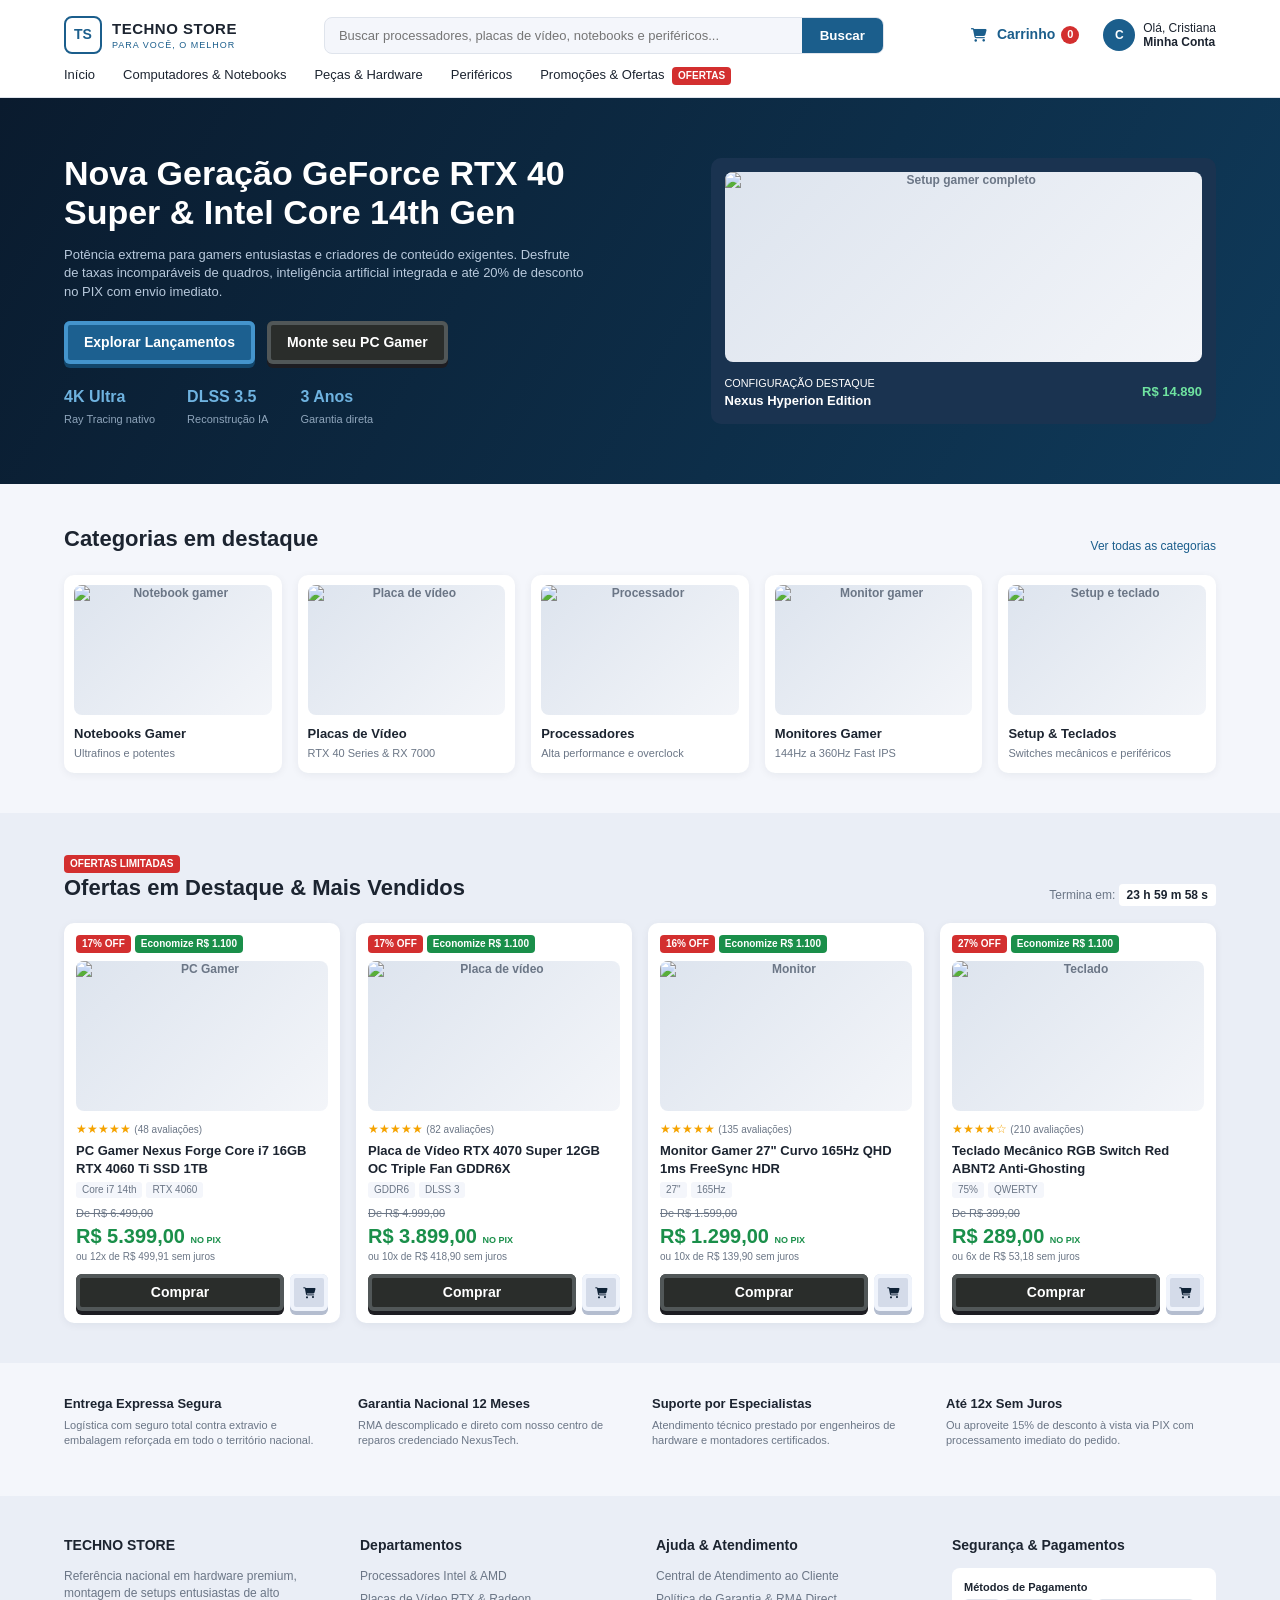
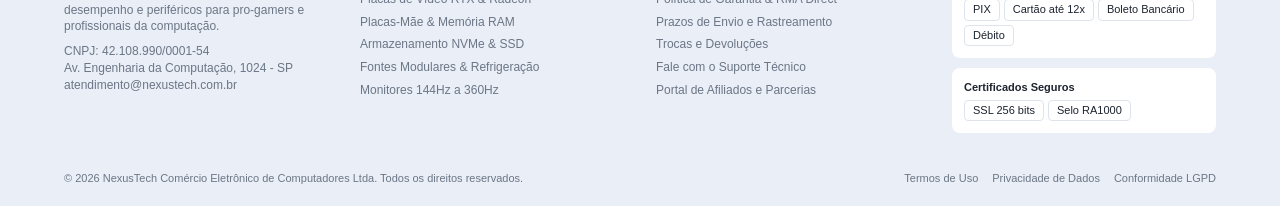
==== index.html @ 0ec9c170 "add 4 telas principais" ====
<!DOCTYPE html>
<html lang="pt-BR">
<head>
  <meta charset="UTF-8">
  <meta name="viewport" content="width=device-width, initial-scale=1">
  <title>Techno Store - Início</title>
  <link rel="stylesheet" href="style.css">
  <link rel="stylesheet" href="https://cdnjs.cloudflare.com/ajax/libs/font-awesome/6.5.1/css/all.min.css">
</head>
<body>
  <header class="topo">
    <div class="container topo-linha">
      <a class="logo" href="index.html">
        <span class="logo-icone">TS</span>
        <span>
          <strong>TECHNO STORE</strong>
          <small>PARA VOCÊ, O MELHOR</small>
        </span>
      </a>
      <form class="busca" onsubmit="return false">
        <input type="text" placeholder="Buscar processadores, placas de vídeo, notebooks e periféricos...">
        <button type="submit">Buscar</button>
      </form>
      <div class="topo-acoes">
        <a class="carrinho" href="#"><i class="fa-solid fa-cart-shopping"></i> Carrinho <span class="contador" id="contador-carrinho">0</span></a>
        <a class="usuario" href="login.html">
          <span class="avatar">C</span>
          <span>Olá, Cristiana<br><strong>Minha Conta</strong></span>
        </a>
      </div>
    </div>
    <nav class="container menu">
      <a href="index.html">Início</a>
      <a href="catalogo.html">Computadores &amp; Notebooks</a>
      <a href="catalogo.html">Peças &amp; Hardware</a>
      <a href="catalogo.html">Periféricos</a>
      <a href="catalogo.html">Promoções &amp; Ofertas <span class="selo selo-vermelho oferta">OFERTAS</span></a>
    </nav>
  </header>

  <section class="destaque">
    <div class="container destaque-conteudo">
      <div>
        <h1>Nova Geração GeForce RTX 40 Super &amp; Intel Core 14th Gen</h1>
        <p>Potência extrema para gamers entusiastas e criadores de conteúdo exigentes. Desfrute de taxas incomparáveis de quadros, inteligência artificial integrada e até 20% de desconto no PIX com envio imediato.</p>
        <div class="destaque-botoes">
          <a class="botao botao-azul" href="catalogo.html">Explorar Lançamentos</a>
          <a class="botao botao-contorno" href="catalogo.html">Monte seu PC Gamer</a>
        </div>
        <div class="destaque-numeros">
          <div><strong>4K Ultra</strong><span>Ray Tracing nativo</span></div>
          <div><strong>DLSS 3.5</strong><span>Reconstrução IA</span></div>
          <div><strong>3 Anos</strong><span>Garantia direta</span></div>
        </div>
      </div>
      <div class="destaque-cartao">
        <div class="imagem imagem-escura"><img src="https://images.pexels.com/photos/11633745/pexels-photo-11633745.jpeg" alt="Setup gamer completo"></div>
        <div class="linha">
          <div>
            <small>CONFIGURAÇÃO DESTAQUE</small><br>
            <strong>Nexus Hyperion Edition</strong>
          </div>
          <strong class="preco">R$ 14.890</strong>
        </div>
      </div>
    </div>
  </section>

  <main class="container">
    <section class="secao">
      <div class="secao-topo">
        <h2>Categorias em destaque</h2>
        <a href="catalogo.html">Ver todas as categorias</a>
      </div>
      <div class="categorias">
        <a class="categoria" href="catalogo.html">
          <div class="imagem"><img src="https://images.pexels.com/photos/6372817/pexels-photo-6372817.jpeg" alt="Notebook gamer"></div>
          <strong>Notebooks Gamer</strong>
          <span>Ultrafinos e potentes</span>
        </a>
        <a class="categoria" href="catalogo.html">
          <div class="imagem"><img src="https://images.pexels.com/photos/4581613/pexels-photo-4581613.jpeg" alt="Placa de vídeo"></div>
          <strong>Placas de Vídeo</strong>
          <span>RTX 40 Series &amp; RX 7000</span>
        </a>
        <a class="categoria" href="catalogo.html">
          <div class="imagem"><img src="https://images.pexels.com/photos/37368169/pexels-photo-37368169.jpeg" alt="Processador"></div>
          <strong>Processadores</strong>
          <span>Alta performance e overclock</span>
        </a>
        <a class="categoria" href="catalogo.html">
          <div class="imagem"><img src="https://images.pexels.com/photos/11288109/pexels-photo-11288109.jpeg" alt="Monitor gamer"></div>
          <strong>Monitores Gamer</strong>
          <span>144Hz a 360Hz Fast IPS</span>
        </a>
        <a class="categoria" href="catalogo.html">
          <div class="imagem"><img src="https://images.pexels.com/photos/12379676/pexels-photo-12379676.jpeg" alt="Setup e teclado"></div>
          <strong>Setup &amp; Teclados</strong>
          <span>Switches mecânicos e periféricos</span>
        </a>
      </div>
    </section>
  </main>

  <section class="faixa-ofertas">
    <div class="container secao">
      <div class="ofertas-topo">
        <div>
          <span class="selo selo-vermelho">OFERTAS LIMITADAS</span>
          <h2>Ofertas em Destaque &amp; Mais Vendidos</h2>
        </div>
        <p class="cronometro">Termina em: <strong id="cronometro">23 h 59 m 59 s</strong></p>
      </div>
      <br>
      <div class="grade-produtos">
        <article class="card">
          <div class="card-selos">
            <span class="selo selo-vermelho">17% OFF</span>
            <span class="selo selo-verde">Economize R$ 1.100</span>
          </div>
          <div class="imagem"><img src="https://media.istockphoto.com/id/1142420118/pt/foto/gamer-computer-in-cyber-cafe-illuminated.jpg?b=1&s=612x612&w=0&k=20&c=C-iVO8VYFtu9H1thG9Gm1bzRdl4NoYZbnFT5h7v0PcU=" alt="PC Gamer"></div>
          <div class="estrelas">★★★★★ <span>(48 avaliações)</span></div>
          <h3>PC Gamer Nexus Forge Core i7 16GB RTX 4060 Ti SSD 1TB</h3>
          <div class="etiquetas"><span>Core i7 14th</span><span>RTX 4060</span></div>
          <div class="preco-antigo">De R$ 6.499,00</div>
          <div class="preco-atual">R$ 5.399,00 <small>NO PIX</small></div>
          <div class="parcelas">ou 12x de R$ 499,91 sem juros</div>
          <div class="card-compra">
            <a class="botao botao-escuro" href="produto.html">Comprar</a>
            <button class="botao-quadrado botao-carrinho" aria-label="Adicionar ao carrinho"><i class="fa-solid fa-cart-shopping"></i></button>
          </div>
        </article>
        <article class="card">
          <div class="card-selos">
            <span class="selo selo-vermelho">17% OFF</span>
            <span class="selo selo-verde">Economize R$ 1.100</span>
          </div>
          <div class="imagem imagem-escura"><img src="https://images.pexels.com/photos/6704947/pexels-photo-6704947.jpeg" alt="Placa de vídeo"></div>
          <div class="estrelas">★★★★★ <span>(82 avaliações)</span></div>
          <h3>Placa de Vídeo RTX 4070 Super 12GB OC Triple Fan GDDR6X</h3>
          <div class="etiquetas"><span>GDDR6</span><span>DLSS 3</span></div>
          <div class="preco-antigo">De R$ 4.999,00</div>
          <div class="preco-atual">R$ 3.899,00 <small>NO PIX</small></div>
          <div class="parcelas">ou 10x de R$ 418,90 sem juros</div>
          <div class="card-compra">
            <a class="botao botao-escuro" href="produto.html">Comprar</a>
            <button class="botao-quadrado botao-carrinho" aria-label="Adicionar ao carrinho"><i class="fa-solid fa-cart-shopping"></i></button>
          </div>
        </article>
        <article class="card">
          <div class="card-selos">
            <span class="selo selo-vermelho">16% OFF</span>
            <span class="selo selo-verde">Economize R$ 1.100</span>
          </div>
          <div class="imagem imagem-escura"><img src="https://encrypted-tbn0.gstatic.com/images?q=tbn:ANd9GcRK-VmKsREKBjwa12LzvT-sIgtCz60yvNF4eSkpcrzXmQ&s=10" alt="Monitor"></div>
          <div class="estrelas">★★★★★ <span>(135 avaliações)</span></div>
          <h3>Monitor Gamer 27" Curvo 165Hz QHD 1ms FreeSync HDR</h3>
          <div class="etiquetas"><span>27"</span><span>165Hz</span></div>
          <div class="preco-antigo">De R$ 1.599,00</div>
          <div class="preco-atual">R$ 1.299,00 <small>NO PIX</small></div>
          <div class="parcelas">ou 10x de R$ 139,90 sem juros</div>
          <div class="card-compra">
            <a class="botao botao-escuro" href="produto.html">Comprar</a>
            <button class="botao-quadrado botao-carrinho" aria-label="Adicionar ao carrinho"><i class="fa-solid fa-cart-shopping"></i></button>
          </div>
        </article>
        <article class="card">
          <div class="card-selos">
            <span class="selo selo-vermelho">27% OFF</span>
            <span class="selo selo-verde">Economize R$ 1.100</span>
          </div>
          <div class="imagem imagem-escura"><img src="https://encrypted-tbn3.gstatic.com/shopping?q=tbn:ANd9GcTYOPwWjf9Ivhtc85XFCzRYQ7WZzPx1GZniXMECBrG6NLRg35NbXooPyxw72Yyg3P8cCmpmvH-3KKesHhT47pivns1SIcIFPv43Ccpfx5SVLpmzlDoFCz6g_DdBbix0tbSIIC-mKkAexio&usqp=CAc" alt="Teclado"></div>
          <div class="estrelas">★★★★☆ <span>(210 avaliações)</span></div>
          <h3>Teclado Mecânico RGB Switch Red ABNT2 Anti-Ghosting</h3>
          <div class="etiquetas"><span>75%</span><span>QWERTY</span></div>
          <div class="preco-antigo">De R$ 399,00</div>
          <div class="preco-atual">R$ 289,00 <small>NO PIX</small></div>
          <div class="parcelas">ou 6x de R$ 53,18 sem juros</div>
          <div class="card-compra">
            <a class="botao botao-escuro" href="produto.html">Comprar</a>
            <button class="botao-quadrado botao-carrinho" aria-label="Adicionar ao carrinho"><i class="fa-solid fa-cart-shopping"></i></button>
          </div>
        </article>
      </div>
    </div>
  </section>

  <section class="container vantagens">
    <div>
      <strong>Entrega Expressa Segura</strong>
      <p>Logística com seguro total contra extravio e embalagem reforçada em todo o território nacional.</p>
    </div>
    <div>
      <strong>Garantia Nacional 12 Meses</strong>
      <p>RMA descomplicado e direto com nosso centro de reparos credenciado NexusTech.</p>
    </div>
    <div>
      <strong>Suporte por Especialistas</strong>
      <p>Atendimento técnico prestado por engenheiros de hardware e montadores certificados.</p>
    </div>
    <div>
      <strong>Até 12x Sem Juros</strong>
      <p>Ou aproveite 15% de desconto à vista via PIX com processamento imediato do pedido.</p>
    </div>
  </section>

  <footer class="rodape">
    <div class="container">
      <div class="rodape-colunas">
        <div>
          <h4>TECHNO STORE</h4>
          <p>Referência nacional em hardware premium, montagem de setups entusiastas de alto desempenho e periféricos para pro-gamers e profissionais da computação.</p>
          <p>CNPJ: 42.108.990/0001-54<br>Av. Engenharia da Computação, 1024 - SP<br>atendimento@nexustech.com.br</p>
        </div>
        <div>
          <h4>Departamentos</h4>
          <ul>
            <li>Processadores Intel &amp; AMD</li>
            <li>Placas de Vídeo RTX &amp; Radeon</li>
            <li>Placas-Mãe &amp; Memória RAM</li>
            <li>Armazenamento NVMe &amp; SSD</li>
            <li>Fontes Modulares &amp; Refrigeração</li>
            <li>Monitores 144Hz a 360Hz</li>
          </ul>
        </div>
        <div>
          <h4>Ajuda &amp; Atendimento</h4>
          <ul>
            <li>Central de Atendimento ao Cliente</li>
            <li>Política de Garantia &amp; RMA Direct</li>
            <li>Prazos de Envio e Rastreamento</li>
            <li>Trocas e Devoluções</li>
            <li>Fale com o Suporte Técnico</li>
            <li>Portal de Afiliados e Parcerias</li>
          </ul>
        </div>
        <div>
          <h4>Segurança &amp; Pagamentos</h4>
          <div class="caixa-pagamento">
            <strong>Métodos de Pagamento</strong><br>
            <span>PIX</span><span>Cartão até 12x</span><span>Boleto Bancário</span><span>Débito</span>
          </div>
          <div class="caixa-pagamento">
            <strong>Certificados Seguros</strong><br>
            <span>SSL 256 bits</span><span>Selo RA1000</span>
          </div>
        </div>
      </div>
      <div class="rodape-final">
        <span>© 2026 NexusTech Comércio Eletrônico de Computadores Ltda. Todos os direitos reservados.</span>
        <div>
          <span>Termos de Uso</span><span>Privacidade de Dados</span><span>Conformidade LGPD</span>
        </div>
      </div>
    </div>
  </footer>
  <div class="aviso" id="aviso"></div>
</body>
<script src="script.js"></script>
</html>
---- style.css ----
* {
  box-sizing: border-box;
  margin: 0;
  padding: 0;
}

:root {
  --azul: #1b5e8c;
  --azul-escuro: #0f2236;
  --fundo: #f4f6fb;
  --branco: #ffffff;
  --texto: #1c2430;
  --cinza: #6b7686;
  --borda: #dfe4ec;
  --verde: #1a8f4a;
  --vermelho: #d32f2f;
  --btn: #1C6090;
  --btnStroke: #4494CC;
  --btnShadow: #12466B;
  --btnHighlighted: #2778b2;
  --btnPay: #2A2D2B;
  --btnPayStroke: #515758;
  --btnPayShadow: #1D1D22;
  --btnPayHighlighted: #404444;
  --btnCart: #D4DBE9;
  --btnCartStroke: #EFF3FB;
  --btnCartShadow: #B4BDCF;
  --btnCartHighlighted: #e6e9ef;
}

body {
  font-family: "Segoe UI", Arial, sans-serif;
  background: var(--fundo);
  color: var(--texto);
  font-size: 14px;
  line-height: 1.4;
}

a {
  color: inherit;
  text-decoration: none;
}

button {
  font-family: inherit;
  cursor: pointer;
}

input,
select {
  font-family: inherit;
  font-size: 13px;
}

ul {
  list-style: none;
}

.container {
  width: 100%;
  max-width: 1200px;
  margin: 0 auto;
  padding: 0 24px;
}

.botao {
  display: inline-block;
  border: none;
  border-radius: 6px;
  padding: 12px 20px;
  font-weight: 600;
  font-size: 14px;
  text-align: center;
}

.botao-azul {
  background: var(--btn);
  color: var(--branco);
  box-shadow: inset
    0 0 0 4px var(--btnStroke),
    0 4px 0 var(--btnShadow);
}

.botao-escuro {
  background: var(--btnPay);
  color: var(--branco);
  box-shadow: inset
    0 0 0 4px var(--btnPayStroke),
    0 4px 0 var(--btnPayShadow);
}

.botao-azul:hover{
  background-color: var(--btnHighlighted);
}

.botao-escuro:hover{
  background-color: var(--btnPayHighlighted);
}

.selo {
  display: inline-block;
  border-radius: 4px;
  padding: 2px 6px;
  font-size: 10px;
  font-weight: 700;
  color: var(--branco);
}

.selo-vermelho {
  background: var(--vermelho);
}

.selo-verde {
  background: var(--verde);
}

.topo {
  background: var(--branco);
  border-bottom: 1px solid var(--borda);
}

.topo-linha {
  display: flex;
  align-items: center;
  justify-content: space-between;
  gap: 24px;
  padding-top: 16px;
  padding-bottom: 12px;
}

.logo {
  display: flex;
  align-items: center;
  gap: 10px;
}

.logo-icone {
  display: flex;
  align-items: center;
  justify-content: center;
  width: 38px;
  height: 38px;
  border: 2px solid var(--azul);
  border-radius: 8px;
  color: var(--azul);
  font-weight: 800;
  font-size: 14px;
}

.logo strong {
  display: block;
  font-size: 15px;
  letter-spacing: 0.5px;
}

.logo small {
  display: block;
  font-size: 9px;
  color: var(--azul);
  letter-spacing: 1px;
}

.busca {
  display: flex;
  flex: 1;
  max-width: 560px;
  border: 1px solid var(--borda);
  border-radius: 8px;
  background: var(--fundo);
  overflow: hidden;
}

.busca input {
  flex: 1;
  border: none;
  background: transparent;
  padding: 10px 14px;
  outline: none;
}

.busca button {
  border: none;
  background: var(--azul);
  color: var(--branco);
  padding: 0 18px;
  font-weight: 600;
}

.topo-acoes {
  display: flex;
  align-items: center;
  gap: 24px;
}

.carrinho {
  display: flex;
  align-items: center;
  gap: 6px;
  color: var(--azul);
  font-weight: 600;
}

.contador {
  display: inline-block;
  min-width: 18px;
  border-radius: 9px;
  background: var(--vermelho);
  color: var(--branco);
  padding: 1px 5px;
  font-size: 11px;
  text-align: center;
}

.usuario {
  display: flex;
  align-items: center;
  gap: 8px;
  font-size: 12px;
  line-height: 1.2;
}

.avatar {
  display: flex;
  align-items: center;
  justify-content: center;
  width: 32px;
  height: 32px;
  border-radius: 50%;
  background: var(--azul);
  color: var(--branco);
  font-weight: 700;
}

.menu {
  display: flex;
  gap: 28px;
  padding-bottom: 12px;
  font-size: 13px;
  font-weight: 500;
}

.menu a:hover {
  color: var(--azul);
}

.menu .oferta {
  margin-left: 4px;
}

.rodape {
  background: #eaeef6;
  margin-top: 48px;
  padding: 40px 0 20px;
}

.rodape-colunas {
  display: grid;
  grid-template-columns: repeat(auto-fit, minmax(220px, 1fr));
  gap: 32px;
}

.rodape h4 {
  margin-bottom: 12px;
  font-size: 14px;
}

.rodape li {
  margin-bottom: 6px;
  font-size: 12px;
  color: var(--cinza);
}

.rodape p {
  font-size: 12px;
  color: var(--cinza);
  margin-bottom: 8px;
}

.caixa-pagamento {
  background: var(--branco);
  border-radius: 8px;
  padding: 12px;
  margin-bottom: 10px;
  font-size: 11px;
}

.caixa-pagamento span {
  display: inline-block;
  border: 1px solid var(--borda);
  border-radius: 4px;
  padding: 2px 8px;
  margin: 4px 4px 0 0;
}

.rodape-final {
  display: flex;
  justify-content: space-between;
  margin-top: 28px;
  font-size: 11px;
  color: var(--cinza);
}

.rodape-final span + span {
  margin-left: 14px;
}

.pagina-login {
  display: flex;
  align-items: center;
  justify-content: center;
  min-height: 100vh;
  padding: 24px;
  background: #f0f3f9;
}

.login-caixa {
  display: grid;
  grid-template-columns: 1fr 1fr;
  width: 100%;
  max-width: 980px;
  min-height: 520px;
  border-radius: 12px;
  overflow: hidden;
  background: var(--branco);
  box-shadow: 0 10px 40px rgba(15, 34, 54, 0.15);
}

.login-lado {
  display: flex;
  flex-direction: column;
  justify-content: space-between;
  padding: 36px;
  background: linear-gradient(160deg, #1a2a3d, #0d1620);
  color: var(--branco);
}

.login-lado .logo-icone {
  border-color: #6fb3e0;
  color: #6fb3e0;
}

.login-lado .logo small {
  color: #6fb3e0;
}

.login-lado h2 {
  font-size: 26px;
  line-height: 1.2;
  margin-bottom: 10px;
}

.login-lado p {
  font-size: 12px;
  color: #b8c4d4;
  max-width: 320px;
}

.login-form {
  display: flex;
  flex-direction: column;
  justify-content: center;
  padding: 40px 48px;
}

.login-form h1 {
  font-size: 24px;
  margin-bottom: 24px;
}

.campo {
  margin-bottom: 16px;
}

.campo-topo {
  display: flex;
  justify-content: space-between;
  margin-bottom: 6px;
  font-size: 12px;
  font-weight: 600;
}

.campo-topo a {
  color: var(--azul);
  font-weight: 400;
}

.campo input[type="email"],
.campo input[type="password"],
.campo input[type="text"] {
  width: 100%;
  border: 1px solid var(--borda);
  border-radius: 6px;
  background: var(--fundo);
  padding: 11px 12px;
}

.campo-senha {
  position: relative;
}

.campo-senha button {
  position: absolute;
  right: 8px;
  top: 6px;
  border: none;
  background: transparent;
  color: var(--cinza);
  font-size: 12px;
}

.lembrar {
  display: flex;
  align-items: center;
  gap: 8px;
  margin-bottom: 16px;
  font-size: 12px;
  color: var(--cinza);
}

.login-form .botao {
  width: 100%;
  padding: 13px;
}

.divisor {
  margin: 18px 0;
  text-align: center;
  font-size: 11px;
  color: var(--cinza);
}

.botao-google {
  width: 100%;
  border: 1px solid var(--borda);
  border-radius: 6px;
  background: var(--fundo);
  padding: 11px;
  font-weight: 600;
}

.cadastro {
  margin-top: 16px;
  border-radius: 8px;
  background: var(--fundo);
  padding: 12px;
  text-align: center;
  font-size: 12px;
  color: var(--cinza);
}

.cadastro a {
  display: block;
  color: var(--azul);
  text-decoration: underline;
}

.login-garantias {
  display: flex;
  justify-content: center;
  gap: 16px;
  margin-top: 18px;
  font-size: 10px;
  color: var(--cinza);
}

.mensagem-erro {
  margin-bottom: 12px;
  color: var(--vermelho);
  font-size: 12px;
}

.destaque {
  background: linear-gradient(120deg, #0a1b2e, #0f3a5a);
  color: var(--branco);
}

.destaque-conteudo {
  display: grid;
  grid-template-columns: 1.2fr 1fr;
  align-items: center;
  gap: 40px;
  padding-top: 56px;
  padding-bottom: 56px;
}

.destaque h1 {
  font-size: 34px;
  line-height: 1.15;
  margin-bottom: 14px;
}

.destaque p {
  color: #b8c9dc;
  font-size: 13px;
  max-width: 520px;
  margin-bottom: 20px;
}

.destaque-botoes {
  display: flex;
  gap: 12px;
  margin-bottom: 22px;
}

.botao-contorno {
  background-color: var(--btnPay);
  color: var(--branco);
  box-shadow: inset
    0 0 0 4px var(--btnPayStroke),
    0 4px 0 var(--btnPayShadow);
}

.botao-contorno:hover{
  background-color: var(--btnPayHighlighted);
}

.destaque-numeros {
  display: flex;
  gap: 32px;
}

.destaque-numeros strong {
  display: block;
  font-size: 16px;
  color: #6fb3e0;
}

.destaque-numeros span {
  font-size: 11px;
  color: #8fa5bb;
}

.destaque-cartao {
  border-radius: 10px;
  background: #1a3350;
  padding: 14px;
}

.destaque-cartao .imagem {
  height: 190px;
  margin-bottom: 12px;
}

.destaque-cartao div.linha {
  display: flex;
  justify-content: space-between;
  align-items: center;
  font-size: 13px;
}

.destaque-cartao strong.preco {
  color: #6fe3a0;
}

.imagem {
  display: flex;
  align-items: center;
  justify-content: center;
  border-radius: 8px;
  background: linear-gradient(135deg, #dde4ee, #f3f5f9);
  color: var(--cinza);
  font-size: 12px;
  font-weight: 600;
  text-align: center;
  overflow: hidden;
}



.secao {
  padding-top: 40px;
}

.secao-topo {
  display: flex;
  align-items: flex-end;
  justify-content: space-between;
  margin-bottom: 20px;
}

.secao h2 {
  font-size: 22px;
}

.secao-topo a {
  color: var(--azul);
  font-size: 12px;
}

.categorias {
  display: grid;
  grid-template-columns: repeat(auto-fit, minmax(170px, 1fr));
  gap: 16px;
}

.categoria {
  border-radius: 10px;
  background: var(--branco);
  padding: 10px;
  box-shadow: 0 2px 8px rgba(15, 34, 54, 0.06);
}

.categoria .imagem {
  height: 130px;
  margin-bottom: 10px;
}

.categoria strong {
  display: block;
  font-size: 13px;
}

.categoria span {
  font-size: 11px;
  color: var(--cinza);
}

.faixa-ofertas {
  background: #eaeef6;
  margin-top: 40px;
  padding-bottom: 40px;
}

.ofertas-topo {
  display: flex;
  align-items: flex-end;
  justify-content: space-between;
}

.cronometro {
  font-size: 12px;
  color: var(--cinza);
}

.cronometro strong {
  background: var(--branco);
  border-radius: 4px;
  padding: 4px 8px;
  color: var(--texto);
}

.grade-produtos {
  display: grid;
  grid-template-columns: repeat(auto-fit, minmax(220px, 1fr));
  gap: 16px;
}

.card {
  position: relative;
  display: flex;
  flex-direction: column;
  border-radius: 10px;
  background: var(--branco);
  padding: 12px;
  box-shadow: 0 2px 8px rgba(15, 34, 54, 0.06);
}

.card-selos {
  display: flex;
  gap: 4px;
  margin-bottom: 8px;
}

.card .imagem {
  height: 150px;
  margin-bottom: 10px;
}

.card .favorito {
  position: absolute;
  top: 10px;
  right: 10px;
  border: none;
  background: transparent;
  font-size: 12px;
  color: var(--cinza);
}

.card .favorito.ativo {
  color: var(--vermelho);
  font-weight: 700;
}

.estrelas {
  color: #f5a300;
  font-size: 12px;
}

.estrelas span {
  color: var(--cinza);
  font-size: 10px;
}

.card h3 {
  font-size: 13px;
  margin: 4px 0;
  min-height: 36px;
}

.etiquetas {
  display: flex;
  gap: 4px;
  margin-bottom: 8px;
}

.etiquetas span {
  background: var(--fundo);
  border-radius: 3px;
  padding: 1px 6px;
  font-size: 10px;
  color: var(--cinza);
}

.preco-antigo {
  font-size: 11px;
  color: var(--cinza);
  text-decoration: line-through;
}

.preco-atual {
  font-size: 20px;
  font-weight: 700;
  color: var(--verde);
}

.preco-atual small {
  font-size: 9px;
}

.parcelas {
  font-size: 10px;
  color: var(--cinza);
  margin-bottom: 10px;
}

.estoque-baixo {
  font-size: 10px;
  color: var(--verde);
  margin-bottom: 6px;
}

.card-compra {
  display: flex;
  gap: 6px;
  margin-top: auto;
}

.card-compra .botao {
  flex: 1;
  padding: 9px;
}

.botao-quadrado {
  border-radius: 6px;
  padding: 0 13px;
  font-size: 11px;
  border: none;
  background-color: var(--btnCart);
  box-shadow: inset
    0 0 0 4px var(--btnCartStroke),
    0 4px 0 var(--btnCartShadow);
}

.botao-quadrado:hover{
  background-color: var(--btnCartHighlighted);
}

.botao-cart {
  background-color: var(--btnCart);
  box-shadow: inset
    0 0 0 4px var(--btnCartStroke),
    0 4px 0 var(--btnCartShadow);
}

.botao-cart:hover{
  background-color: var(--btnCartHighlighted);
}

.vantagens {
  display: grid;
  grid-template-columns: repeat(auto-fit, minmax(220px, 1fr));
  gap: 24px;
  padding-top: 32px;
}

.vantagens strong {
  display: block;
  font-size: 13px;
  margin-bottom: 4px;
}

.vantagens p {
  font-size: 11px;
  color: var(--cinza);
}

.catalogo-titulo {
  display: flex;
  align-items: flex-end;
  justify-content: space-between;
  padding-top: 28px;
  padding-bottom: 20px;
}

.catalogo-titulo h1 {
  font-size: 24px;
}

.catalogo-titulo span {
  font-size: 11px;
  color: var(--cinza);
}

.catalogo {
  display: grid;
  grid-template-columns: 250px 1fr;
  gap: 24px;
  align-items: start;
}

.filtros {
  border-radius: 10px;
  background: var(--branco);
  padding: 16px;
}

.filtros-topo {
  display: flex;
  justify-content: space-between;
  align-items: center;
  margin-bottom: 14px;
  font-weight: 600;
}

.filtros-topo button {
  border: none;
  background: transparent;
  color: var(--cinza);
  font-size: 11px;
}

.grupo {
  margin-bottom: 16px;
  padding-bottom: 12px;
  border-bottom: 1px solid var(--borda);
}

.grupo h4 {
  margin-bottom: 8px;
  font-size: 13px;
}

.grupo label {
  display: flex;
  align-items: center;
  gap: 8px;
  margin-bottom: 6px;
  font-size: 12px;
  color: var(--cinza);
}

.preco-faixa {
  display: flex;
  align-items: center;
  gap: 8px;
}

.preco-faixa input {
  width: 100%;
  border: 1px solid var(--borda);
  border-radius: 4px;
  padding: 6px;
}

.filtros .botao {
  width: 100%;
}

.barra-ordem {
  display: flex;
  align-items: center;
  justify-content: space-between;
  margin-bottom: 16px;
  border-radius: 10px;
  background: var(--branco);
  padding: 10px 14px;
  font-size: 12px;
}

.barra-ordem select {
  border: 1px solid var(--borda);
  border-radius: 4px;
  padding: 5px 8px;
  margin-left: 6px;
}

.barra-visao button {
  border: 1px solid var(--borda);
  border-radius: 4px;
  background: var(--branco);
  padding: 4px 10px;
  font-size: 11px;
}

.barra-visao button.ativo {
  background: var(--azul);
  color: var(--branco);
}

.grade-catalogo {
  display: grid;
  grid-template-columns: repeat(auto-fit, minmax(230px, 1fr));
  gap: 16px;
}

.grade-catalogo.lista {
  grid-template-columns: 1fr;
}

.grade-catalogo.lista .card {
  flex-direction: row;
  gap: 16px;
}

.grade-catalogo.lista .imagem {
  width: 200px;
  flex-shrink: 0;
}

.paginacao {
  display: flex;
  align-items: center;
  justify-content: space-between;
  margin-top: 24px;
  border-radius: 10px;
  background: var(--branco);
  padding: 12px 16px;
  font-size: 12px;
  color: var(--cinza);
}

.paginacao div {
  display: flex;
  gap: 6px;
}

.paginacao button {
  min-width: 28px;
  border: 1px solid var(--borda);
  border-radius: 4px;
  background: var(--branco);
  padding: 5px;
}

.paginacao button.ativo {
  background: var(--azul);
  color: var(--branco);
  border-color: var(--azul);
}

.produto {
  display: grid;
  grid-template-columns: 1.2fr 1fr;
  gap: 24px;
  margin-top: 24px;
  border-radius: 10px;
  background: var(--branco);
  padding: 20px;
}

.galeria-principal {
  height: auto;
  aspect-ratio: 4 / 3;
}

.miniaturas {
  display: flex;
  gap: 10px;
  margin-top: 12px;
}

.miniaturas button {
  width: 80px;
  height: 60px;
  border: 2px solid transparent;
  border-radius: 6px;
  background: var(--fundo);
  font-size: 10px;
  color: var(--cinza);
}

.miniaturas button.ativo {
  border-color: var(--azul);
}

.produto-info h1 {
  font-size: 20px;
  line-height: 1.25;
  margin-bottom: 8px;
}

.avaliacao-linha {
  margin-bottom: 4px;
  font-size: 12px;
}

.recomendam {
  margin-bottom: 14px;
  font-size: 11px;
  color: var(--verde);
}

.caixa-preco {
  border: 1px solid var(--borda);
  border-radius: 8px;
  background: #f8fafc;
  padding: 14px;
  margin-bottom: 14px;
}

.caixa-preco .preco-atual {
  font-size: 30px;
}

.caixa-preco p {
  font-size: 11px;
  color: var(--cinza);
}

.estoque {
  margin-bottom: 12px;
  font-size: 11px;
  color: var(--verde);
}

.compra-linha {
  display: flex;
  gap: 10px;
  margin-bottom: 10px;
}

.quantidade {
  display: flex;
  align-items: center;
  border: 1px solid var(--borda);
  border-radius: 6px;
}

.quantidade button {
  width: 32px;
  border: none;
  background: transparent;
  font-size: 16px;
}

.quantidade span {
  min-width: 28px;
  text-align: center;
}

.compra-linha .botao {
  flex: 1;
}

.produto-info > .botao {
  width: 100%;
  margin-bottom: 16px;
}

.frete h4 {
  margin-bottom: 8px;
  font-size: 13px;
}

.frete-campo {
  display: flex;
  margin-bottom: 8px;
}

.frete-campo input {
  flex: 1;
  border: 1px solid var(--borda);
  border-radius: 6px 0 0 6px;
  padding: 8px 10px;
}

.frete-campo button {
  border: none;
  border-radius: 0 6px 6px 0;
  background: var(--azul);
  color: var(--branco);
  padding: 0 16px;
}

.frete-opcao {
  display: flex;
  justify-content: space-between;
  margin-bottom: 6px;
  border: 1px solid var(--borda);
  border-radius: 6px;
  padding: 8px 10px;
  font-size: 12px;
}

.frete-opcao strong {
  color: var(--verde);
}

.frete-resultado {
  margin-bottom: 8px;
  font-size: 12px;
  color: var(--azul);
}

.garantias {
  display: grid;
  grid-template-columns: repeat(3, 1fr);
  gap: 8px;
  margin-top: 12px;
}

.garantias div {
  border: 1px solid var(--borda);
  border-radius: 6px;
  padding: 8px;
  text-align: center;
  font-size: 10px;
  color: var(--cinza);
}

.painel {
  margin-top: 32px;
  border-radius: 10px;
  background: var(--branco);
  padding: 20px;
}

.painel h2 {
  margin-bottom: 14px;
  font-size: 18px;
}

.tabela-specs div {
  display: flex;
  justify-content: space-between;
  border: 2px solid var(--borda);
  border-bottom: none;
  background: #f8fafc;
  padding: 8px 12px;
  font-size: 12px;
  border-radius: 6px;
  margin-top: 6px;
}

.tabela-specs div:last-child {
  border-bottom: 1px solid var(--borda);
}

.tabela-specs span {
  color: var(--cinza);
}

.tabela-specs strong {
  font-weight: 600;
}

.combo {
  display: grid;
  grid-template-columns: repeat(auto-fit, minmax(180px, 1fr));
  gap: 16px;
  align-items: center;
}

.combo-item {
  text-align: center;
  font-size: 12px;
}

.combo-item .imagem {
  height: 90px;
  margin-bottom: 8px;
}

.combo-total {
  border: 1px solid var(--borda);
  border-radius: 8px;
  background: #f8fafc;
  padding: 14px;
}

.combo-total .botao {
  width: 100%;
  margin-top: 10px;
}

.nota-resumo {
  display: grid;
  grid-template-columns: 200px 1fr;
  gap: 24px;
  border-radius: 8px;
  background: #f8fafc;
  padding: 18px;
  margin-bottom: 18px;
}

.nota-grande {
  font-size: 44px;
  font-weight: 700;
}

.barra-linha {
  display: grid;
  grid-template-columns: 70px 1fr 40px;
  align-items: center;
  gap: 8px;
  margin-bottom: 4px;
  font-size: 11px;
}

.barra-fundo {
  height: 8px;
  border-radius: 4px;
  background: var(--borda);
}

.barra-fundo div {
  height: 100%;
  border-radius: 4px;
  background: #f5a300;
}

.filtros-avaliacao {
  display: flex;
  gap: 8px;
  margin-bottom: 14px;
}

.filtros-avaliacao button {
  border: 1px solid var(--borda);
  border-radius: 14px;
  background: var(--branco);
  padding: 4px 12px;
  font-size: 11px;
}

.filtros-avaliacao button.ativo {
  background: var(--azul);
  border-color: var(--azul);
  color: var(--branco);
}

.avaliacao {
  margin-bottom: 12px;
  border: 1px solid var(--borda);
  border-radius: 8px;
  background: #f8fafc;
  padding: 14px;
}

.avaliacao-topo {
  display: flex;
  align-items: center;
  gap: 10px;
  margin-bottom: 8px;
  font-size: 12px;
}

.avaliacao-topo .avatar {
  width: 30px;
  height: 30px;
  font-size: 11px;
}

.avaliacao-topo .estrelas {
  margin-left: auto;
}

.avaliacao h4 {
  margin-bottom: 4px;
  font-size: 14px;
}

.avaliacao p {
  font-size: 12px;
  color: var(--cinza);
}

.avaliacao.escondida {
  display: none;
}

.centro {
  margin-top: 14px;
  text-align: center;
}

.centro button {
  border: 1px solid var(--borda);
  border-radius: 6px;
  background: var(--branco);
  padding: 8px 20px;
}

.aviso {
  position: fixed;
  right: 20px;
  bottom: 20px;
  border-radius: 8px;
  background: var(--azul-escuro);
  color: var(--branco);
  padding: 12px 18px;
  font-size: 13px;
  display: none;
}

.aviso.visivel {
  display: block;
}

.imagem img {
  display: block;
  width: 100%;
  height: 100%;
  object-fit: cover;
}

.miniaturas button {
  flex-shrink: 0;
  padding: 0;
  overflow: hidden;
}

.miniaturas button img {
  display: block;
  width: 100%;
  height: 100%;
  object-fit: cover;
}

.botao i,
.carrinho i {
  margin-right: 4px;
}

.botao-quadrado {
  color: var(--azul-escuro);
}

.botao-quadrado i {
  margin: 0;
}

@media (max-width: 900px) {
  .login-caixa,
  .destaque-conteudo,
  .catalogo,
  .produto,
  .nota-resumo {
    grid-template-columns: 1fr;
  }

  .login-lado {
    display: none;
  }

  .destaque h1 {
    font-size: 28px;
  }

  .topo-linha {
    flex-wrap: wrap;
  }

  .busca {
    order: 3;
    flex-basis: 100%;
    max-width: none;
  }

  .menu {
    overflow-x: auto;
    white-space: nowrap;
  }

  .menu a {
    flex-shrink: 0;
  }
}

@media (max-width: 560px) {
  .container {
    padding: 0 14px;
  }

  .pagina-login {
    padding: 12px;
  }

  .login-form {
    padding: 28px 20px;
  }

  .topo-acoes {
    gap: 14px;
  }

  .usuario span:last-child {
    display: none;
  }

  .destaque h1 {
    font-size: 24px;
  }

  .destaque-botoes {
    flex-direction: column;
  }

  .destaque-numeros {
    flex-wrap: wrap;
    gap: 16px;
  }

  .secao-topo,
  .ofertas-topo,
  .catalogo-titulo,
  .barra-ordem,
  .paginacao,
  .rodape-final {
    flex-direction: column;
    align-items: flex-start;
    gap: 8px;
  }

  .garantias {
    grid-template-columns: 1fr;
  }

  .tabela-specs div {
    flex-direction: column;
    gap: 2px;
  }

  .compra-linha,
  .filtros-avaliacao,
  .paginacao div {
    flex-wrap: wrap;
  }

  .barra-linha {
    grid-template-columns: 60px 1fr 36px;
  }

  .grade-catalogo.lista .card {
    flex-direction: column;
  }

  .grade-catalogo.lista .imagem {
    width: 100%;
  }
}
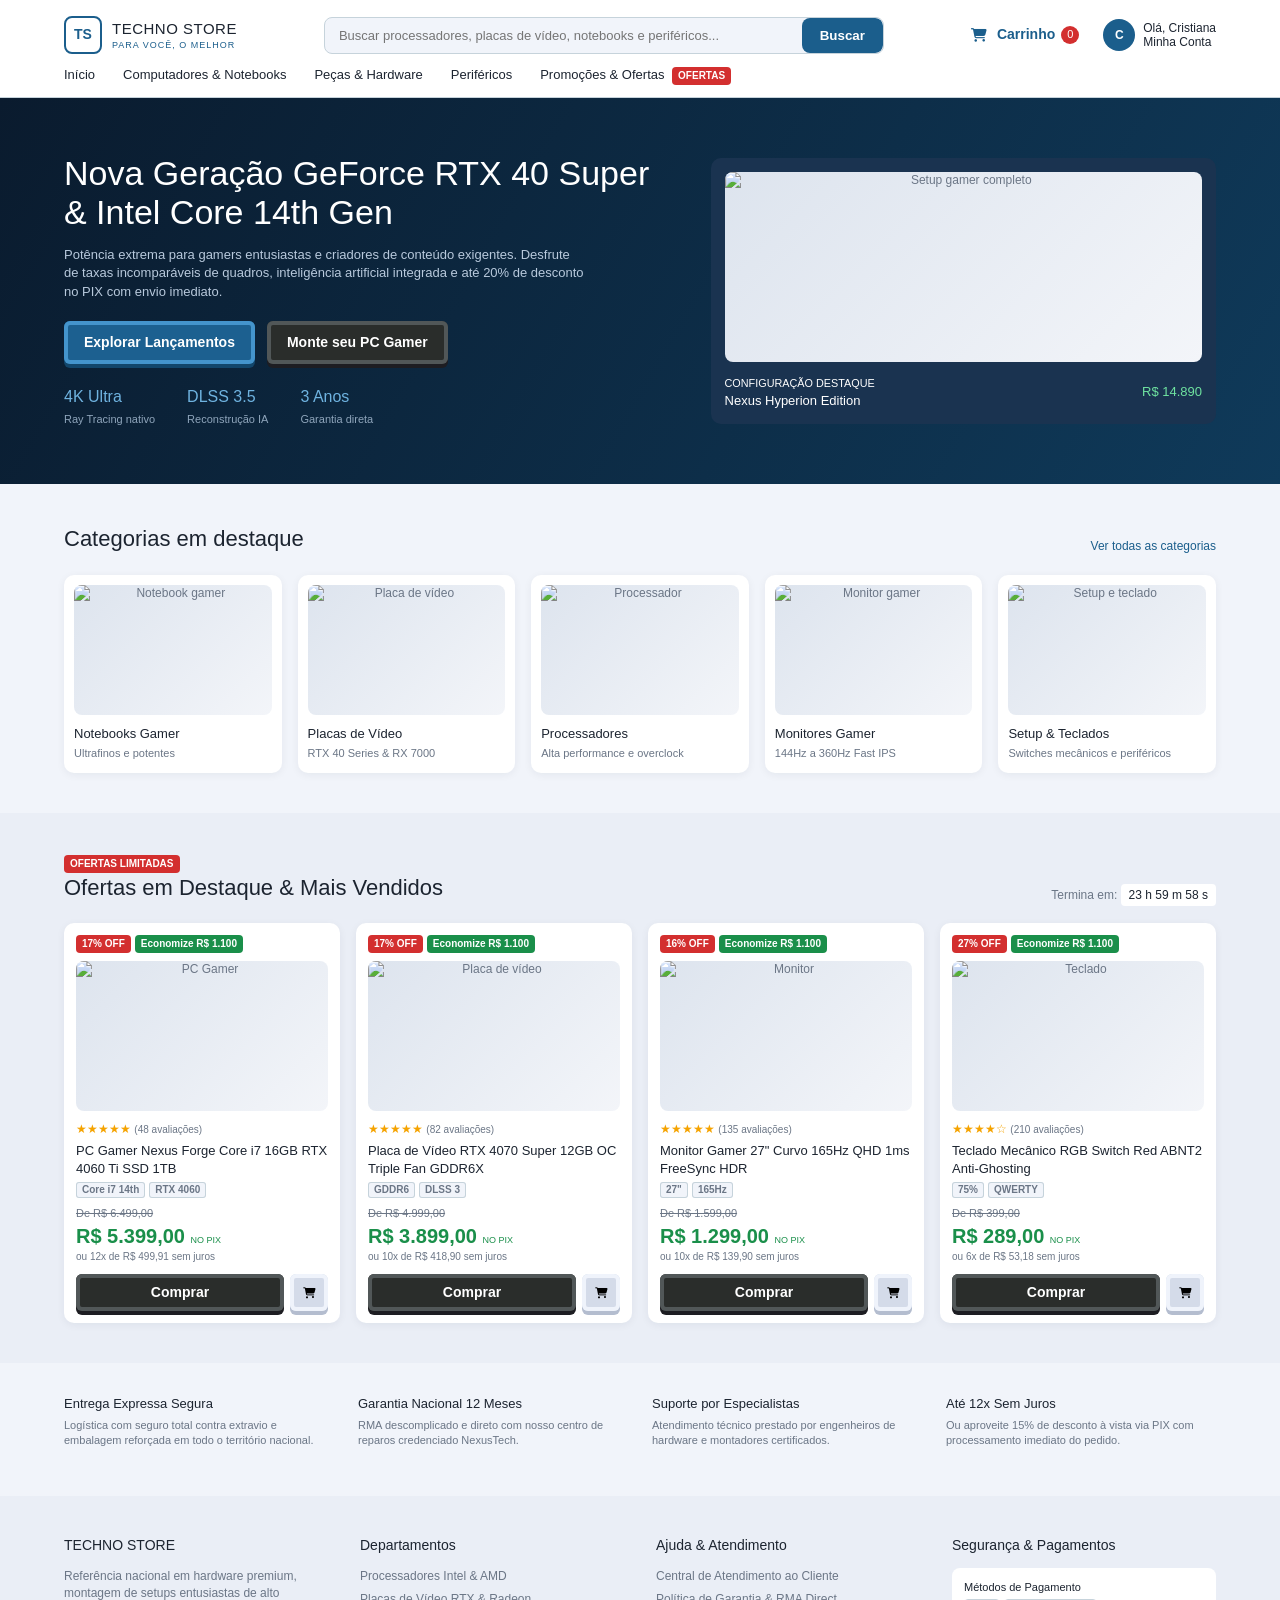
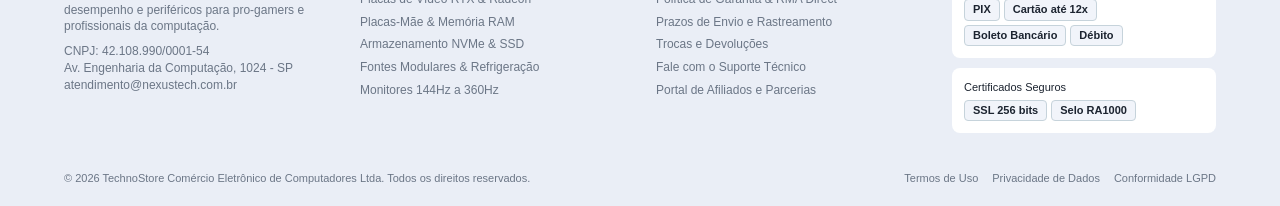
==== commit 74d9ed2d: "add tela de pagamentos com DOM arrumado tbm algumas cores e font wheights" ====
--- a/index.html
+++ b/index.html
@@ -22,7 +22,7 @@
         <button type="submit">Buscar</button>
       </form>
       <div class="topo-acoes">
-        <a class="carrinho" href="#"><i class="fa-solid fa-cart-shopping"></i> Carrinho <span class="contador" id="contador-carrinho">0</span></a>
+        <a class="carrinho" href="carrinho.html"><i class="fa-solid fa-cart-shopping"></i> Carrinho <span class="contador" id="contador-carrinho">0</span></a>
         <a class="usuario" href="login.html">
           <span class="avatar">C</span>
           <span>Olá, Cristiana<br><strong>Minha Conta</strong></span>
@@ -45,7 +45,7 @@
         <p>Potência extrema para gamers entusiastas e criadores de conteúdo exigentes. Desfrute de taxas incomparáveis de quadros, inteligência artificial integrada e até 20% de desconto no PIX com envio imediato.</p>
         <div class="destaque-botoes">
           <a class="botao botao-azul" href="catalogo.html">Explorar Lançamentos</a>
-          <a class="botao botao-contorno" href="catalogo.html">Monte seu PC Gamer</a>
+          <a class="botao botao-escuro" href="catalogo.html">Monte seu PC Gamer</a>
         </div>
         <div class="destaque-numeros">
           <div><strong>4K Ultra</strong><span>Ray Tracing nativo</span></div>
@@ -127,7 +127,7 @@
           <div class="parcelas">ou 12x de R$ 499,91 sem juros</div>
           <div class="card-compra">
             <a class="botao botao-escuro" href="produto.html">Comprar</a>
-            <button class="botao-quadrado botao-carrinho" aria-label="Adicionar ao carrinho"><i class="fa-solid fa-cart-shopping"></i></button>
+            <button class="botao-quadrado" aria-label="Adicionar ao carrinho"><i class="fa-solid fa-cart-shopping"></i></button>
           </div>
         </article>
         <article class="card">
@@ -144,7 +144,7 @@
           <div class="parcelas">ou 10x de R$ 418,90 sem juros</div>
           <div class="card-compra">
             <a class="botao botao-escuro" href="produto.html">Comprar</a>
-            <button class="botao-quadrado botao-carrinho" aria-label="Adicionar ao carrinho"><i class="fa-solid fa-cart-shopping"></i></button>
+            <button class="botao-quadrado" aria-label="Adicionar ao carrinho"><i class="fa-solid fa-cart-shopping"></i></button>
           </div>
         </article>
         <article class="card">
@@ -161,7 +161,7 @@
           <div class="parcelas">ou 10x de R$ 139,90 sem juros</div>
           <div class="card-compra">
             <a class="botao botao-escuro" href="produto.html">Comprar</a>
-            <button class="botao-quadrado botao-carrinho" aria-label="Adicionar ao carrinho"><i class="fa-solid fa-cart-shopping"></i></button>
+            <button class="botao-quadrado" aria-label="Adicionar ao carrinho"><i class="fa-solid fa-cart-shopping"></i></button>
           </div>
         </article>
         <article class="card">
@@ -178,7 +178,7 @@
           <div class="parcelas">ou 6x de R$ 53,18 sem juros</div>
           <div class="card-compra">
             <a class="botao botao-escuro" href="produto.html">Comprar</a>
-            <button class="botao-quadrado botao-carrinho" aria-label="Adicionar ao carrinho"><i class="fa-solid fa-cart-shopping"></i></button>
+            <button class="botao-quadrado" aria-label="Adicionar ao carrinho"><i class="fa-solid fa-cart-shopping"></i></button>
           </div>
         </article>
       </div>
@@ -247,7 +247,7 @@
         </div>
       </div>
       <div class="rodape-final">
-        <span>© 2026 NexusTech Comércio Eletrônico de Computadores Ltda. Todos os direitos reservados.</span>
+        <span>© 2026 TechnoStore Comércio Eletrônico de Computadores Ltda. Todos os direitos reservados.</span>
         <div>
           <span>Termos de Uso</span><span>Privacidade de Dados</span><span>Conformidade LGPD</span>
         </div>
--- a/style.css
+++ b/style.css
@@ -2,16 +2,17 @@
   box-sizing: border-box;
   margin: 0;
   padding: 0;
+  font-weight: 500;
 }
 
 :root {
   --azul: #1b5e8c;
   --azul-escuro: #0f2236;
-  --fundo: #f4f6fb;
+  --label: #F1F4FA;
+  --borderLabel: #C6D3DB;
   --branco: #ffffff;
   --texto: #1c2430;
   --cinza: #6b7686;
-  --borda: #dfe4ec;
   --verde: #1a8f4a;
   --vermelho: #d32f2f;
   --btn: #1C6090;
@@ -30,7 +31,7 @@
 
 body {
   font-family: "Segoe UI", Arial, sans-serif;
-  background: var(--fundo);
+  background: var(--label);
   color: var(--texto);
   font-size: 14px;
   line-height: 1.4;
@@ -97,6 +98,20 @@
   background-color: var(--btnPayHighlighted);
 }
 
+.botao-azul:active {
+  background-color: #21547b;
+  box-shadow: inset
+    0 0 0 4px var(--btnStroke);
+  transform: translateY(4px);
+}
+
+.botao-escuro:active {
+  background-color: #313134;
+  box-shadow: inset
+    0 0 0 4px var(--btnPayStroke);
+  transform: translateY(4px);
+}
+
 .selo {
   display: inline-block;
   border-radius: 4px;
@@ -116,7 +131,7 @@
 
 .topo {
   background: var(--branco);
-  border-bottom: 1px solid var(--borda);
+  border-bottom: 1px solid var(--borderLabel);
 }
 
 .topo-linha {
@@ -164,9 +179,9 @@
   display: flex;
   flex: 1;
   max-width: 560px;
-  border: 1px solid var(--borda);
+  border: 1px solid var(--borderLabel);
   border-radius: 8px;
-  background: var(--fundo);
+  background: var(--label);
   overflow: hidden;
 }
 
@@ -184,6 +199,7 @@
   color: var(--branco);
   padding: 0 18px;
   font-weight: 600;
+  border-radius: 8px;
 }
 
 .topo-acoes {
@@ -286,7 +302,9 @@
 
 .caixa-pagamento span {
   display: inline-block;
-  border: 1px solid var(--borda);
+  background-color: var(--label);
+  border: 1px solid var(--borderLabel);
+  font-weight: 600;
   border-radius: 4px;
   padding: 2px 8px;
   margin: 4px 4px 0 0;
@@ -388,9 +406,9 @@
 .campo input[type="password"],
 .campo input[type="text"] {
   width: 100%;
-  border: 1px solid var(--borda);
+  border: 1px solid var(--borderLabel);
   border-radius: 6px;
-  background: var(--fundo);
+  background: var(--label);
   padding: 11px 12px;
 }
 
@@ -431,9 +449,9 @@
 
 .botao-google {
   width: 100%;
-  border: 1px solid var(--borda);
+  border: 1px solid var(--borderLabel);
   border-radius: 6px;
-  background: var(--fundo);
+  background: var(--label);
   padding: 11px;
   font-weight: 600;
 }
@@ -441,7 +459,7 @@
 .cadastro {
   margin-top: 16px;
   border-radius: 8px;
-  background: var(--fundo);
+  background: var(--label);
   padding: 12px;
   text-align: center;
   font-size: 12px;
@@ -704,10 +722,12 @@
 }
 
 .etiquetas span {
-  background: var(--fundo);
+  background: var(--label);
+  box-shadow: inset 0 0 0 1px var(--borderLabel);
   border-radius: 3px;
   padding: 1px 6px;
   font-size: 10px;
+  font-weight: 600;
   color: var(--cinza);
 }
 
@@ -761,6 +781,15 @@
     0 4px 0 var(--btnCartShadow);
 }
 
+.botao-quadrado:active {
+  border-radius: 6px;
+  border: none;
+  background-color: var(--btnCart);
+  box-shadow: inset
+    0 0 0 4px var(--btnCartStroke);
+  transform: translateY(4px);
+}
+
 .botao-quadrado:hover{
   background-color: var(--btnCartHighlighted);
 }
@@ -776,6 +805,13 @@
   background-color: var(--btnCartHighlighted);
 }
 
+.botao-cart:active {
+  background-color: var(--btnCart);
+  box-shadow: inset
+    0 0 0 4px var(--btnCartStroke);
+  transform: translateY(4px);
+}
+
 .vantagens {
   display: grid;
   grid-template-columns: repeat(auto-fit, minmax(220px, 1fr));
@@ -842,7 +878,7 @@
 .grupo {
   margin-bottom: 16px;
   padding-bottom: 12px;
-  border-bottom: 1px solid var(--borda);
+  border-bottom: 1px solid var(--borderLabel);
 }
 
 .grupo h4 {
@@ -867,7 +903,7 @@
 
 .preco-faixa input {
   width: 100%;
-  border: 1px solid var(--borda);
+  border: 1px solid var(--borderLabel);
   border-radius: 4px;
   padding: 6px;
 }
@@ -888,14 +924,14 @@
 }
 
 .barra-ordem select {
-  border: 1px solid var(--borda);
+  border: 1px solid var(--borderLabel);
   border-radius: 4px;
   padding: 5px 8px;
   margin-left: 6px;
 }
 
 .barra-visao button {
-  border: 1px solid var(--borda);
+  border: 1px solid var(--borderLabel);
   border-radius: 4px;
   background: var(--branco);
   padding: 4px 10px;
@@ -946,7 +982,7 @@
 
 .paginacao button {
   min-width: 28px;
-  border: 1px solid var(--borda);
+  border: 1px solid var(--borderLabel);
   border-radius: 4px;
   background: var(--branco);
   padding: 5px;
@@ -984,7 +1020,7 @@
   height: 60px;
   border: 2px solid transparent;
   border-radius: 6px;
-  background: var(--fundo);
+  background: var(--label);
   font-size: 10px;
   color: var(--cinza);
 }
@@ -1011,9 +1047,8 @@
 }
 
 .caixa-preco {
-  border: 1px solid var(--borda);
   border-radius: 8px;
-  background: #f8fafc;
+  background: var(--label);
   padding: 14px;
   margin-bottom: 14px;
 }
@@ -1042,7 +1077,7 @@
 .quantidade {
   display: flex;
   align-items: center;
-  border: 1px solid var(--borda);
+  border: 1px solid var(--borderLabel);
   border-radius: 6px;
 }
 
@@ -1079,24 +1114,25 @@
 
 .frete-campo input {
   flex: 1;
-  border: 1px solid var(--borda);
+  border: 1px solid var(--borderLabel);
   border-radius: 6px 0 0 6px;
   padding: 8px 10px;
 }
 
 .frete-campo button {
   border: none;
-  border-radius: 0 6px 6px 0;
+  border-radius: 6px;
   background: var(--azul);
   color: var(--branco);
   padding: 0 16px;
+  margin-bottom: 4px;
 }
 
 .frete-opcao {
   display: flex;
   justify-content: space-between;
   margin-bottom: 6px;
-  border: 1px solid var(--borda);
+  border: 1px solid var(--borderLabel);
   border-radius: 6px;
   padding: 8px 10px;
   font-size: 12px;
@@ -1120,7 +1156,7 @@
 }
 
 .garantias div {
-  border: 1px solid var(--borda);
+  border: 1px solid var(--borderLabel);
   border-radius: 6px;
   padding: 8px;
   text-align: center;
@@ -1143,17 +1179,13 @@
 .tabela-specs div {
   display: flex;
   justify-content: space-between;
-  border: 2px solid var(--borda);
+  box-shadow: inset 0 0 0 2px var(--borderLabel);
   border-bottom: none;
-  background: #f8fafc;
+  background: var(--label);
   padding: 8px 12px;
   font-size: 12px;
   border-radius: 6px;
   margin-top: 6px;
-}
-
-.tabela-specs div:last-child {
-  border-bottom: 1px solid var(--borda);
 }
 
 .tabela-specs span {
@@ -1182,7 +1214,7 @@
 }
 
 .combo-total {
-  border: 1px solid var(--borda);
+  border: 1px solid var(--borderLabel);
   border-radius: 8px;
   background: #f8fafc;
   padding: 14px;
@@ -1220,7 +1252,7 @@
 .barra-fundo {
   height: 8px;
   border-radius: 4px;
-  background: var(--borda);
+  background: var(--borderLabel);
 }
 
 .barra-fundo div {
@@ -1236,7 +1268,7 @@
 }
 
 .filtros-avaliacao button {
-  border: 1px solid var(--borda);
+  border: 1px solid var(--borderLabel);
   border-radius: 14px;
   background: var(--branco);
   padding: 4px 12px;
@@ -1251,7 +1283,7 @@
 
 .avaliacao {
   margin-bottom: 12px;
-  border: 1px solid var(--borda);
+  border: 1px solid var(--borderLabel);
   border-radius: 8px;
   background: #f8fafc;
   padding: 14px;
@@ -1295,7 +1327,7 @@
 }
 
 .centro button {
-  border: 1px solid var(--borda);
+  border: 1px solid var(--borderLabel);
   border-radius: 6px;
   background: var(--branco);
   padding: 8px 20px;
@@ -1342,10 +1374,6 @@
   margin-right: 4px;
 }
 
-.botao-quadrado {
-  color: var(--azul-escuro);
-}
-
 .botao-quadrado i {
   margin: 0;
 }
@@ -1376,6 +1404,8 @@
     flex-basis: 100%;
     max-width: none;
   }
+
+
 
   .menu {
     overflow-x: auto;
@@ -1459,3 +1489,686 @@
     width: 100%;
   }
 }
+
+.pg-pagina {
+  padding-top: 24px;
+}
+
+.pg-caixa {
+  background: var(--branco);
+  border-radius: 12px;
+  padding: 24px;
+  box-shadow: 0 2px 10px rgba(15, 34, 54, 0.05);
+}
+
+.pg-escondido {
+  display: none !important;
+}
+
+.pg-verde {
+  color: var(--verde);
+}
+
+.pg-etapas {
+  display: grid;
+  grid-template-columns: repeat(4, 1fr);
+  gap: 12px;
+}
+
+.pg-etapa {
+  display: flex;
+  align-items: center;
+  gap: 10px;
+  background: var(--label);
+  border: 1px solid var(--borderLabel);
+  border-radius: 8px;
+  padding: 10px 12px;
+}
+
+.pg-etapa small {
+  display: block;
+  font-size: 10px;
+  font-weight: 700;
+  letter-spacing: 0.5px;
+}
+
+.pg-etapa small.verde {
+  color: var(--verde);
+}
+
+.pg-etapa small.azul {
+  color: var(--azul);
+}
+
+.pg-etapa strong {
+  font-size: 15px;
+}
+
+.pg-etapa-num {
+  display: flex;
+  align-items: center;
+  justify-content: center;
+  flex-shrink: 0;
+  width: 30px;
+  height: 30px;
+  border-radius: 50%;
+  background: var(--borderLabel);
+  color: var(--cinza);
+  font-size: 12px;
+  font-weight: 700;
+}
+
+.pg-etapa-num.concluida {
+  background: #1ecb73;
+  color: var(--branco);
+}
+
+.pg-etapa-num.atual {
+  background: var(--azul);
+  color: var(--branco);
+}
+
+.pg-etapa.apagada {
+  color: var(--cinza);
+  opacity: 0.8;
+}
+
+.pg-grade {
+  display: grid;
+  grid-template-columns: 1fr 380px;
+  gap: 24px;
+  margin-top: 24px;
+  align-items: start;
+}
+
+.pg-titulo {
+  display: flex;
+  align-items: center;
+  gap: 8px;
+  font-size: 20px;
+}
+
+.pg-titulo i {
+  color: var(--azul);
+}
+
+.pg-metodos {
+  display: grid;
+  grid-template-columns: repeat(4, 1fr);
+  gap: 16px;
+  margin: 20px 0;
+}
+
+.pg-metodo-btn {
+  display: flex;
+  flex-direction: column;
+  align-items: center;
+  gap: 2px;
+  padding: 14px 8px;
+  border: 1px solid var(--borderLabel);
+  border-radius: 6px;
+  background: var(--label);
+  color: var(--texto);
+  font-size: 11px;
+}
+
+.pg-metodo-btn strong {
+  margin-bottom: 4px;
+  font-size: 16px;
+}
+
+.pg-metodo-btn span {
+  color: var(--cinza);
+}
+
+.pg-metodo-btn span.pg-verde {
+  color: var(--verde);
+  font-weight: 700;
+}
+
+.pg-metodo-btn:hover {
+  background: #e6edf8;
+}
+
+.pg-metodo-btn.ativo {
+  background: #d3e6fa;
+  border-color: #7db2e0;
+}
+
+.pg-cartao-layout {
+  display: grid;
+  grid-template-columns: 1fr 340px;
+  gap: 36px;
+  align-items: start;
+}
+
+.pg-campo {
+  margin-bottom: 16px;
+}
+
+.pg-duas-colunas {
+  display: grid;
+  grid-template-columns: 1fr 1fr;
+  gap: 16px;
+}
+
+.pg-label {
+  display: block;
+  margin-bottom: 6px;
+  font-size: 12px;
+  font-weight: 700;
+}
+
+.pg-entrada {
+  position: relative;
+}
+
+.pg-entrada i {
+  position: absolute;
+  left: 14px;
+  top: 50%;
+  transform: translateY(-50%);
+  color: var(--texto);
+}
+
+.pg-entrada input {
+  width: 100%;
+  border: 1px solid var(--borderLabel);
+  border-radius: 6px;
+  background: var(--label);
+  padding: 13px 12px 13px 42px;
+  color: var(--texto);
+}
+
+.pg-entrada input:focus {
+  outline: 2px solid #7db2e0;
+  background: var(--branco);
+}
+
+.pg-bandeira {
+  position: absolute;
+  right: 10px;
+  top: 50%;
+  transform: translateY(-50%);
+  border-radius: 4px;
+  background: #d3e6fa;
+  color: var(--azul);
+  padding: 2px 10px;
+  font-size: 10px;
+  font-weight: 800;
+}
+
+.pg-parcela {
+  display: flex;
+  align-items: center;
+  gap: 10px;
+  margin-bottom: 8px;
+  border: 1px solid var(--borderLabel);
+  border-radius: 6px;
+  background: var(--label);
+  padding: 12px 14px;
+  color: var(--cinza);
+  cursor: pointer;
+}
+
+.pg-parcela input {
+  accent-color: #1b6cf0;
+}
+
+.pg-parcela:hover {
+  background: #e6edf8;
+}
+
+.pg-parcela.marcada {
+  border-color: #7db2e0;
+  background: #e3effb;
+  color: var(--texto);
+}
+
+.pg-cartao {
+  display: flex;
+  flex-direction: column;
+  justify-content: space-between;
+  gap: 18px;
+  margin-top: 28px;
+  border-radius: 14px;
+  padding: 16px;
+  color: var(--branco);
+  box-shadow: 0 12px 28px rgba(15, 34, 54, 0.25);
+}
+
+.pg-cartao.credito {
+  background: linear-gradient(135deg, #d93a3a 0%, #a51919 50%, #5c1010 100%);
+}
+
+.pg-cartao.debito {
+  background: linear-gradient(135deg, #2d78ad 0%, #1d557f 50%, #17344e 100%);
+}
+
+.pg-cartao-topo {
+  display: flex;
+  align-items: center;
+  justify-content: space-between;
+  font-size: 11px;
+  font-weight: 700;
+  letter-spacing: 1px;
+}
+
+.pg-cartao-topo i {
+  margin-right: 6px;
+  border-radius: 4px;
+  background: #5bdc7b;
+  color: #14502a;
+  padding: 4px;
+  letter-spacing: 0;
+}
+
+.pg-cartao-topo strong {
+  font-size: 17px;
+  font-style: italic;
+}
+
+.pg-chip {
+  width: 40px;
+  height: 32px;
+  border-radius: 6px;
+  background: rgba(255, 255, 255, 0.35);
+  color: rgba(255, 255, 255, 0.7);
+  text-align: center;
+  line-height: 32px;
+}
+
+.pg-cartao-numero {
+  font-size: 21px;
+  letter-spacing: 2px;
+  white-space: nowrap;
+}
+
+.pg-cartao-base {
+  display: flex;
+  justify-content: space-between;
+  border-radius: 6px;
+  background: rgba(0, 0, 0, 0.25);
+  padding: 7px 8px;
+}
+
+.pg-cartao-base small {
+  display: block;
+  font-size: 9px;
+  opacity: 0.7;
+  letter-spacing: 0.5px;
+}
+
+.pg-cartao-base strong {
+  font-size: 12px;
+}
+
+.pg-cartao-base .direita {
+  text-align: right;
+}
+
+.pg-painel {
+  border-radius: 10px;
+  background: #eef2fa;
+  padding: 24px;
+}
+
+.pg-economia {
+  display: flex;
+  align-items: center;
+  gap: 12px;
+  margin-bottom: 20px;
+  border: 1px solid #4cc27a;
+  border-radius: 8px;
+  background: #dcf7e5;
+  padding: 14px 16px;
+  color: var(--verde);
+  font-size: 12px;
+}
+
+.pg-economia > i {
+  font-size: 22px;
+}
+
+.pg-economia strong {
+  display: block;
+  font-size: 12px;
+}
+
+.pg-economia p {
+  color: #1f5b37;
+}
+
+.pg-pilula {
+  margin-left: auto;
+  border-radius: 999px;
+  background: var(--verde);
+  color: var(--branco);
+  padding: 6px 14px;
+  font-size: 12px;
+  font-weight: 700;
+}
+
+.pg-pix {
+  display: grid;
+  grid-template-columns: 260px 1fr;
+  gap: 24px;
+  align-items: start;
+}
+
+.pg-qr {
+  border-radius: 10px;
+  background: var(--branco);
+  padding: 22px 12px 16px;
+  text-align: center;
+}
+
+.pg-qr svg {
+  display: block;
+  margin: 0 auto 14px;
+}
+
+.pg-expira {
+  color: var(--vermelho);
+  font-size: 12px;
+  font-weight: 700;
+}
+
+.pg-codigo {
+  display: flex;
+  align-items: flex-end;
+  gap: 10px;
+  margin-bottom: 18px;
+  border: 1px solid var(--borderLabel);
+  border-radius: 8px;
+  background: var(--branco);
+  padding: 8px 8px 8px 12px;
+  font-size: 12px;
+  line-height: 1.4;
+}
+
+.pg-codigo span {
+  flex: 1;
+  min-width: 0;
+  overflow-wrap: anywhere;
+}
+
+.pg-copiar {
+  flex-shrink: 0;
+  padding: 8px 14px;
+  font-size: 12px;
+}
+
+.pg-subtitulo {
+  margin-bottom: 10px;
+  font-size: 12px;
+}
+
+.pg-passos {
+  list-style: none;
+}
+
+.pg-passos li {
+  display: flex;
+  align-items: flex-start;
+  gap: 8px;
+  margin-bottom: 8px;
+  color: var(--cinza);
+  font-size: 12px;
+}
+
+.pg-passos li span {
+  display: flex;
+  align-items: center;
+  justify-content: center;
+  flex-shrink: 0;
+  width: 18px;
+  height: 18px;
+  border-radius: 50%;
+  background: var(--borderLabel);
+  color: var(--texto);
+  font-size: 10px;
+  font-weight: 700;
+}
+
+.pg-aviso-boleto {
+  display: flex;
+  align-items: flex-start;
+  gap: 12px;
+  margin-bottom: 26px;
+  border-radius: 8px;
+  background: var(--branco);
+  padding: 18px 16px;
+}
+
+.pg-aviso-boleto > i {
+  margin-top: 4px;
+  color: var(--azul);
+  font-size: 16px;
+}
+
+.pg-aviso-boleto strong {
+  font-size: 16px;
+}
+
+.pg-aviso-boleto p {
+  color: var(--cinza);
+  font-size: 12px;
+}
+
+.pg-barras-caixa {
+  border: 1px solid var(--borderLabel);
+  border-radius: 8px;
+  background: var(--branco);
+  padding: 24px 12px 14px;
+  text-align: center;
+}
+
+.pg-barras {
+  display: flex;
+  justify-content: center;
+  align-items: stretch;
+  height: 40px;
+  margin-bottom: 12px;
+}
+
+.pg-barras i {
+  display: block;
+  background: #111;
+}
+
+.pg-barras i.vazio {
+  background: transparent;
+}
+
+.pg-barras-caixa p {
+  font-family: "Courier New", monospace;
+  font-size: 11px;
+  letter-spacing: 1px;
+}
+
+.pg-boleto-rodape {
+  display: flex;
+  align-items: center;
+  justify-content: space-between;
+  gap: 16px;
+  margin-top: 28px;
+}
+
+.pg-enviar {
+  display: flex;
+  align-items: center;
+  gap: 8px;
+  font-size: 12px;
+}
+
+.pg-enviar input {
+  width: 16px;
+  height: 16px;
+  accent-color: #1b6cf0;
+}
+
+.pg-boleto-rodape .botao {
+  font-size: 12px;
+}
+
+.pg-resumo-topo {
+  display: flex;
+  align-items: center;
+  justify-content: space-between;
+  margin-bottom: 16px;
+}
+
+.pg-itens {
+  border-radius: 10px;
+  background: var(--label);
+  padding: 2px 8px;
+  font-size: 10px;
+  font-weight: 700;
+}
+
+.pg-produto {
+  display: flex;
+  align-items: center;
+  gap: 12px;
+  margin-bottom: 12px;
+  border-radius: 8px;
+  background: var(--label);
+  padding: 8px;
+  font-size: 12px;
+}
+
+.pg-produto .imagem {
+  flex-shrink: 0;
+  width: 66px;
+  height: 66px;
+  background: var(--branco);
+}
+
+.pg-produto .imagem img {
+  object-fit: contain;
+}
+
+.pg-produto strong {
+  display: block;
+  margin-bottom: 6px;
+  font-size: 12px;
+  line-height: 1.3;
+}
+
+.pg-preco {
+  color: var(--azul);
+  font-weight: 700;
+}
+
+.pg-preco s {
+  float: right;
+  color: var(--cinza);
+  font-size: 11px;
+  font-weight: 400;
+}
+
+.pg-totais {
+  margin: 16px 0;
+  border-radius: 8px;
+  background: var(--label);
+  padding: 16px;
+}
+
+.pg-linha {
+  display: flex;
+  justify-content: space-between;
+  align-items: center;
+  margin-bottom: 10px;
+  font-size: 13px;
+}
+
+.pg-linha.pg-verde {
+  font-weight: 700;
+}
+
+.pg-linha strong.pg-verde {
+  font-size: 12px;
+}
+
+.pg-total {
+  display: flex;
+  align-items: center;
+  justify-content: space-between;
+  margin-top: 16px;
+}
+
+.pg-total span {
+  font-weight: 700;
+}
+
+.pg-total strong {
+  color: var(--verde);
+  font-size: 36px;
+  font-weight: 800;
+  letter-spacing: -1px;
+}
+
+.pg-parcelado {
+  margin-top: 4px;
+  color: var(--cinza);
+  font-size: 11px;
+  text-align: right;
+}
+
+.pg-pagar {
+  display: block;
+  width: 100%;
+  padding: 16px;
+  font-size: 15px;
+}
+
+@media (max-width: 1000px) {
+  .pg-grade {
+    grid-template-columns: 1fr;
+  }
+
+  .pg-etapas {
+    grid-template-columns: 1fr 1fr;
+  }
+}
+
+@media (max-width: 760px) {
+  .pg-metodos {
+    grid-template-columns: 1fr 1fr;
+  }
+
+  .pg-cartao-layout,
+  .pg-pix {
+    grid-template-columns: 1fr;
+  }
+
+  .pg-cartao {
+    margin-top: 0;
+    order: -1;
+  }
+
+  .pg-boleto-rodape {
+    flex-direction: column;
+    align-items: stretch;
+  }
+
+  .pg-economia {
+    flex-wrap: wrap;
+  }
+}
+
+@media (max-width: 560px) {
+  .pg-etapas {
+    grid-template-columns: 1fr;
+  }
+
+  .pg-codigo {
+    flex-direction: column;
+    align-items: stretch;
+  }
+
+  .pg-cartao-numero {
+    font-size: 18px;
+  }
+}
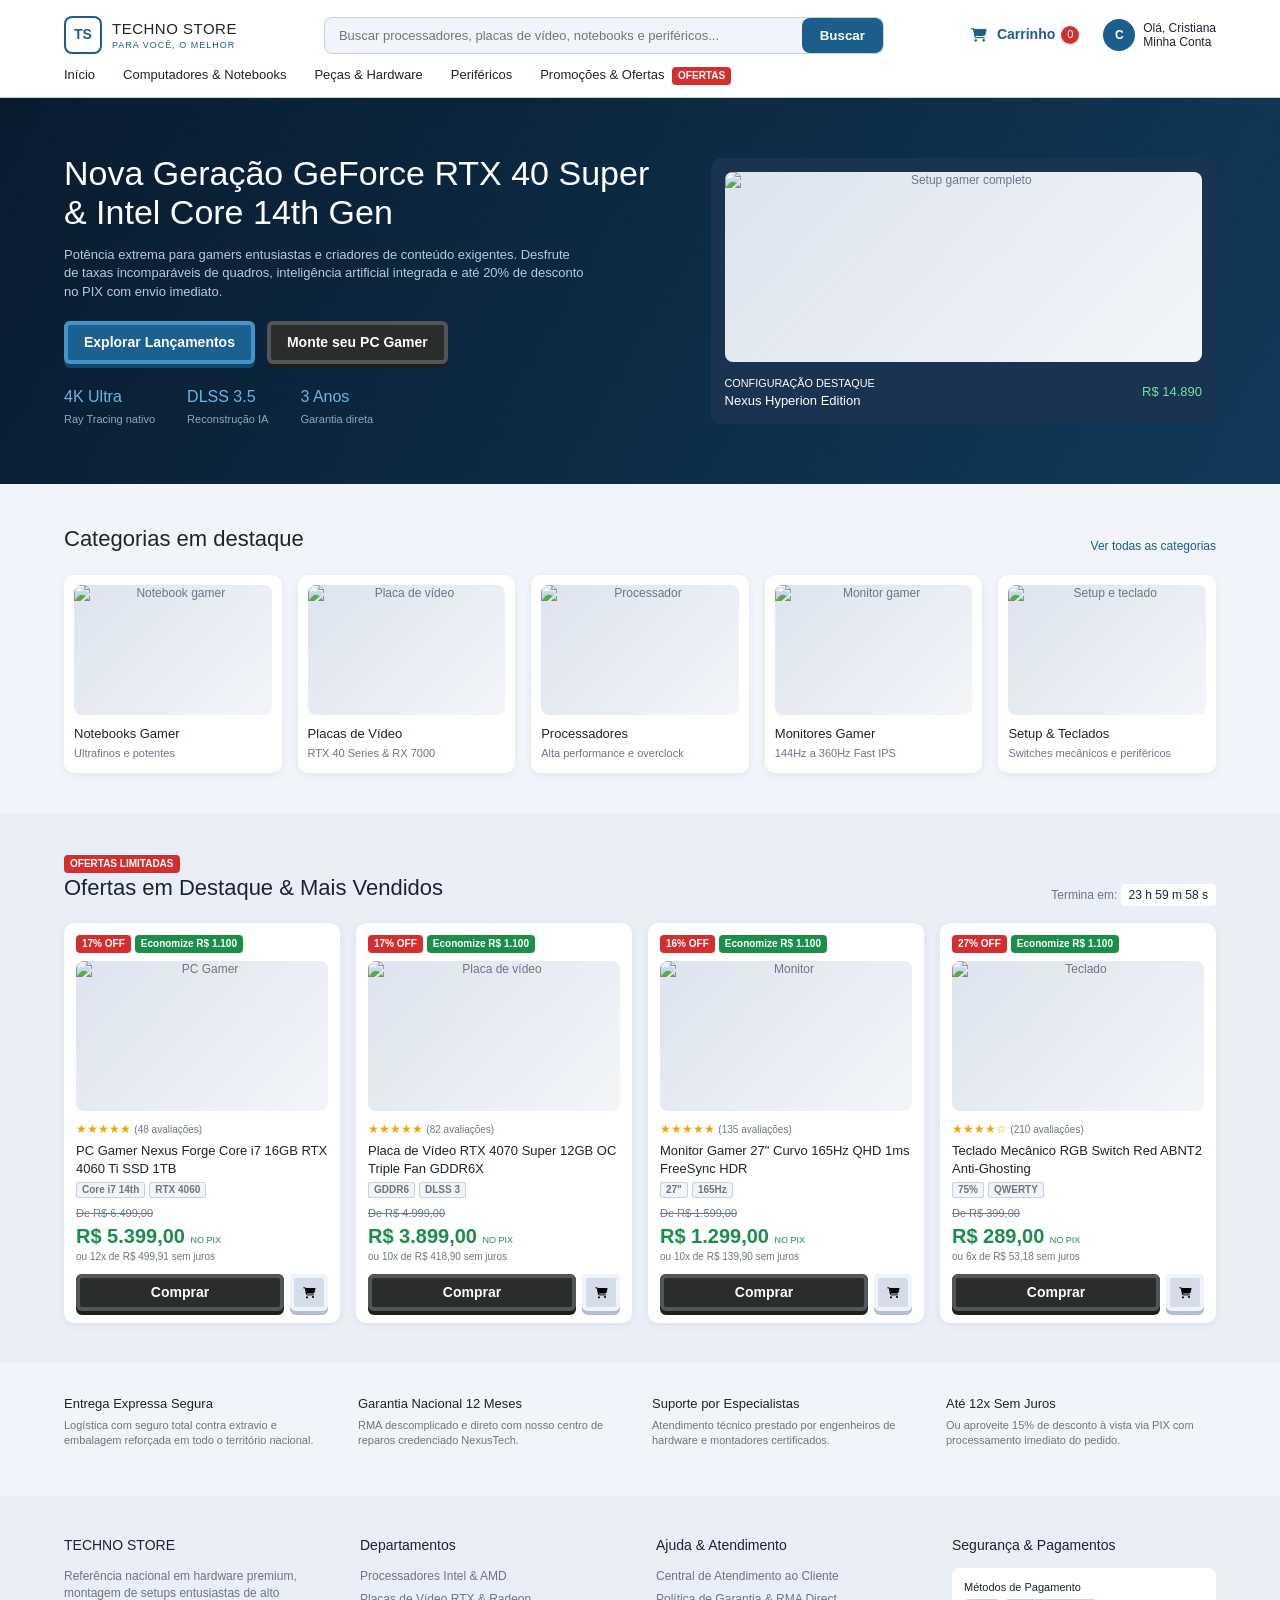
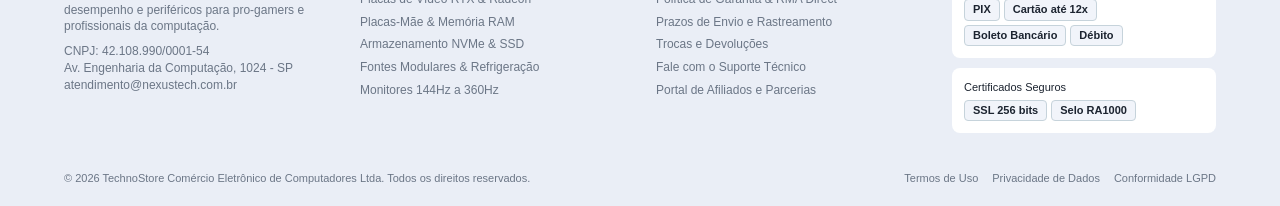
==== commit 217177fd: "add popup de pesquisa ARRUMAR DEPOIS" ====
--- a/index.html
+++ b/index.html
@@ -20,6 +20,15 @@
       <form class="busca" onsubmit="return false">
         <input type="text" placeholder="Buscar processadores, placas de vídeo, notebooks e periféricos...">
         <button type="submit">Buscar</button>
+        <div class="busca-popup" id="busca-popup">
+          <a href="catalogo.html">Computador</a>
+          <a href="catalogo.html">Notebook acer nitro</a>
+          <a href="catalogo.html">processador <i class="fa-solid fa-clock-rotate-left"></i></a>
+          <a href="catalogo.html">headset <i class="fa-solid fa-clock-rotate-left"></i></a>
+          <a href="catalogo.html">memoria ram ddr6 <i class="fa-solid fa-clock-rotate-left"></i></a>
+          <a href="catalogo.html">gta 6 <i class="fa-solid fa-clock-rotate-left"></i></a>
+          <a href="catalogo.html">fan <i class="fa-solid fa-clock-rotate-left"></i></a>
+        </div>
       </form>
       <div class="topo-acoes">
         <a class="carrinho" href="carrinho.html"><i class="fa-solid fa-cart-shopping"></i> Carrinho <span class="contador" id="contador-carrinho">0</span></a>
--- a/style.css
+++ b/style.css
@@ -2172,3 +2172,43 @@
     font-size: 18px;
   }
 }
+
+.busca {
+  position: relative;
+  overflow: visible;
+}
+ 
+.busca-popup {
+  display: none;
+  position: absolute;
+  top: calc(100% + 6px);
+  left: 0;
+  right: 0;
+  z-index: 50;
+  border: 1px solid var(--borderLabel);
+  border-radius: 8px;
+  background: var(--label);
+  overflow: hidden;
+  box-shadow: 0 8px 24px rgba(15, 34, 54, 0.18);
+}
+ 
+.busca-popup.visivel {
+  display: block;
+}
+ 
+.busca-popup a {
+  display: flex;
+  align-items: center;
+  justify-content: space-between;
+  padding: 12px 16px;
+  border-bottom: 1px solid var(--borderLabel);
+  font-size: 13px;
+}
+ 
+.busca-popup a:last-child {
+  border-bottom: none;
+}
+ 
+.busca-popup a:hover {
+  background: #e3ebf7;
+}
